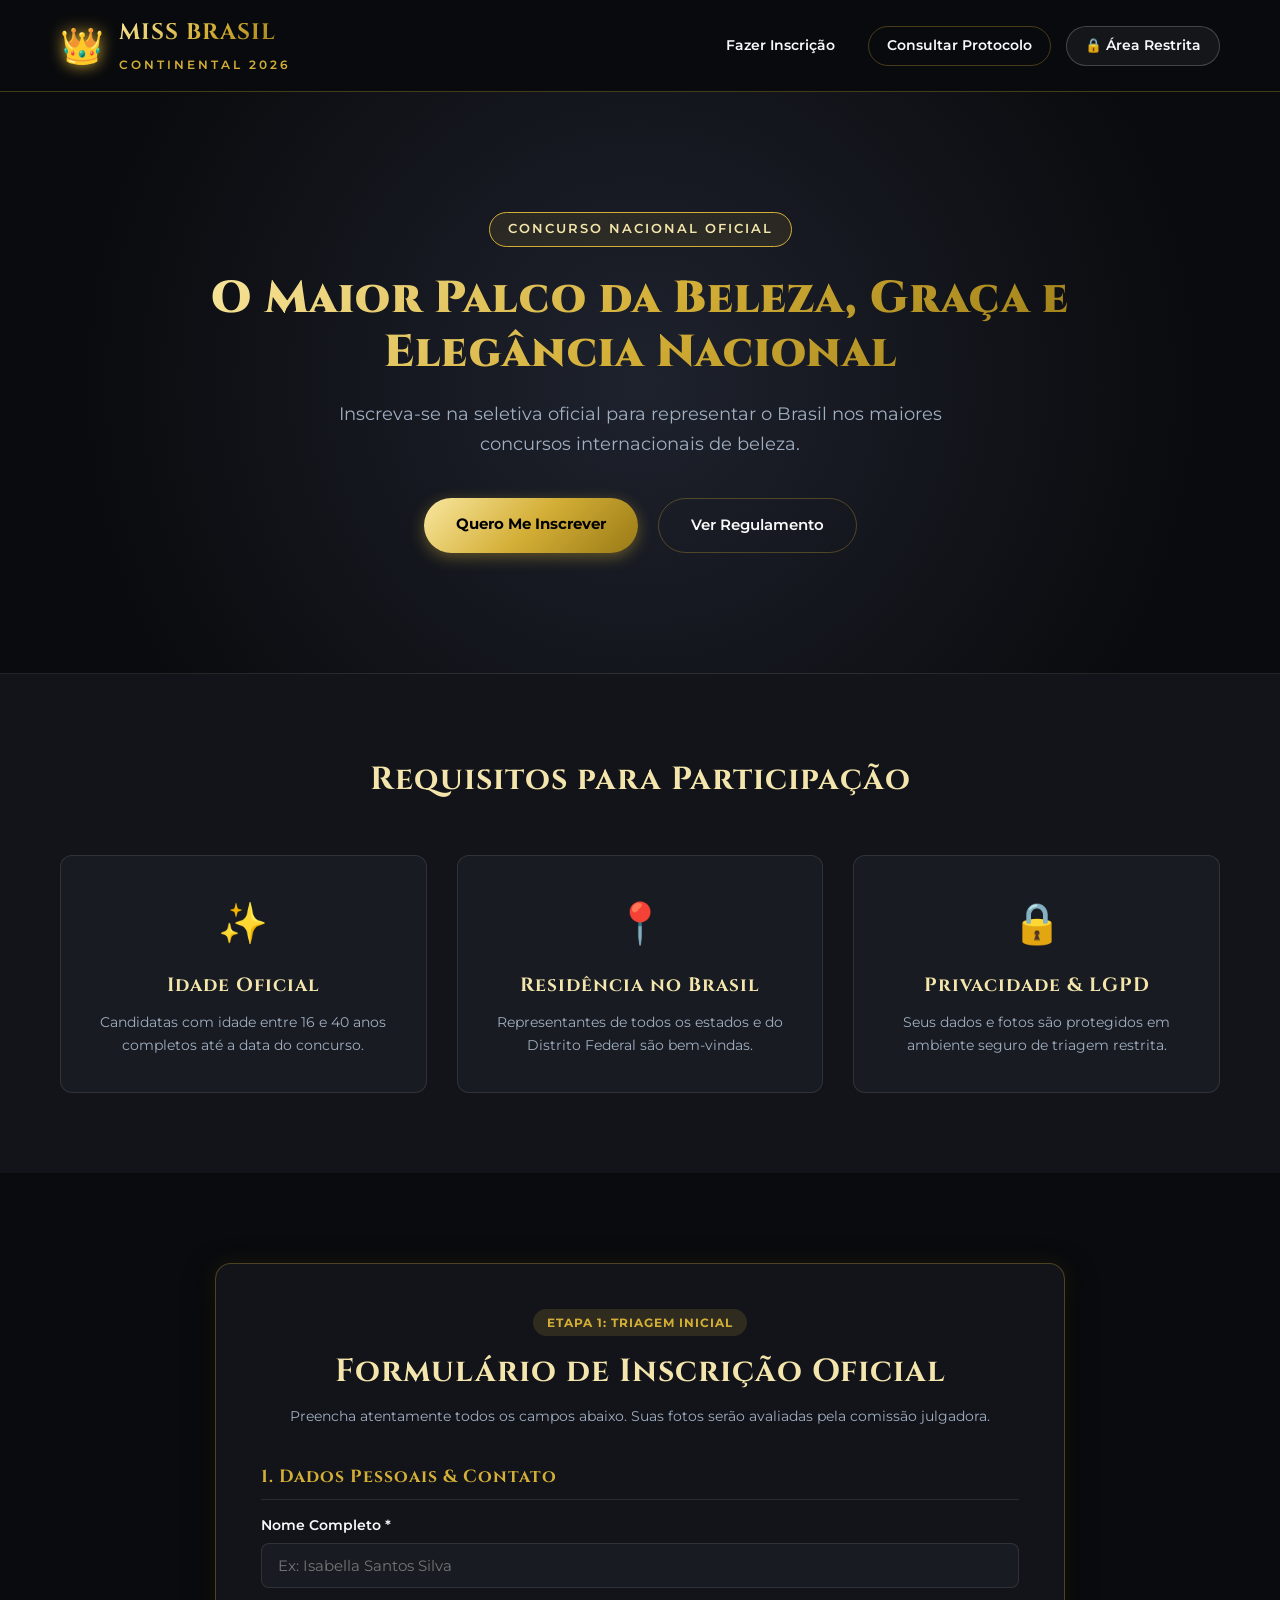
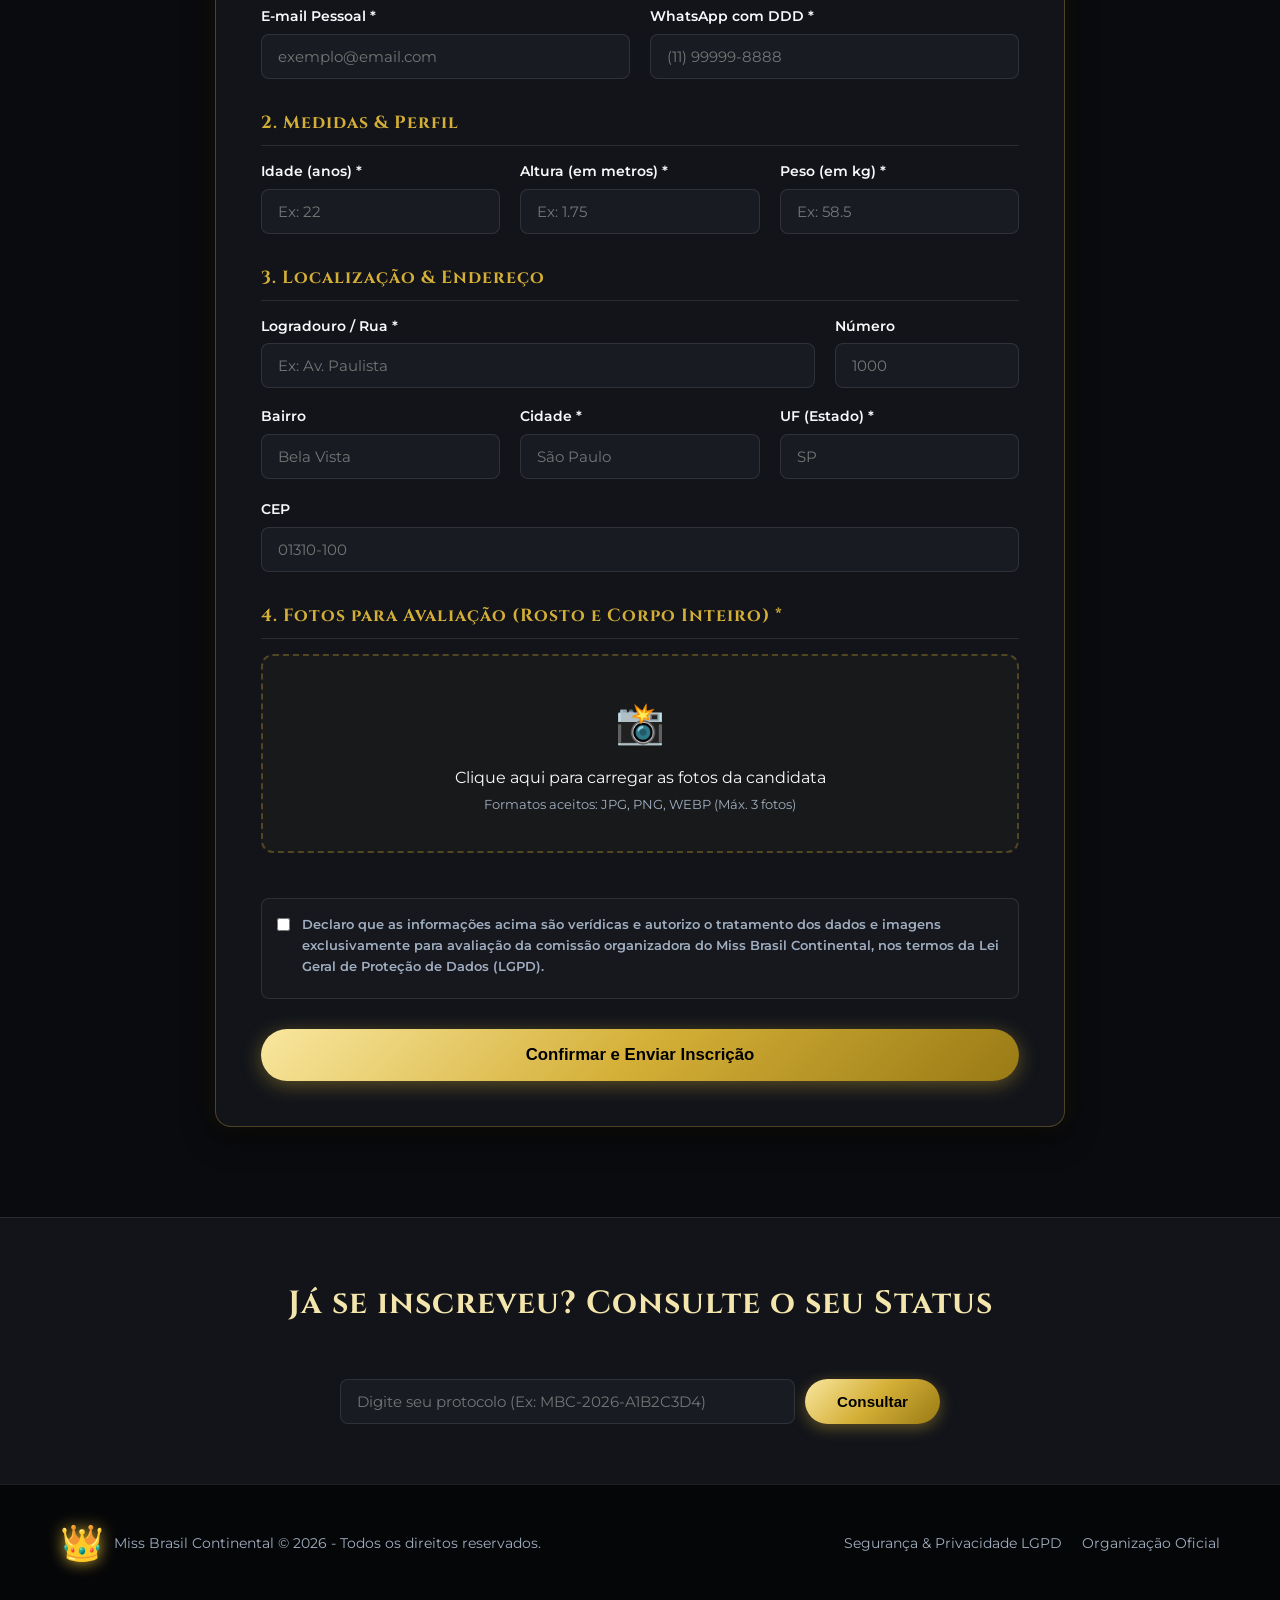
==== miss-brasil-continental/src/main/resources/static/index.html @ edaf9044 "feat: adiciona projeto Miss Brasil Continental com frontend, backend Java 21, Spring Security e pain" ====
<!DOCTYPE html>
<html lang="pt-BR">
<head>
    <meta charset="UTF-8">
    <meta name="viewport" content="width=device-width, initial-scale=1.0">
    <title>Miss Brasil Continental - Inscrições Oficiais</title>
    <link rel="preconnect" href="https://fonts.googleapis.com">
    <link rel="preconnect" href="https://fonts.gstatic.com" crossorigin>
    <link href="https://fonts.googleapis.com/css2?family=Cinzel:wght@500;700;900&family=Montserrat:wght@300;400;500;600;700&display=swap" rel="stylesheet">
    <link rel="stylesheet" href="css/style.css">
</head>
<body>
    <!-- Header de Luxo -->
    <header class="luxury-header">
        <div class="container header-content">
            <div class="brand">
                <span class="crown-icon">👑</span>
                <div>
                    <h1>MISS BRASIL</h1>
                    <span class="sub-brand">CONTINENTAL 2026</span>
                </div>
            </div>
            <nav>
                <a href="#inscricao" class="btn-nav">Fazer Inscrição</a>
                <a href="#consultar" class="btn-nav outline">Consultar Protocolo</a>
                <a href="admin.html" class="btn-nav admin-btn">🔒 Área Restrita</a>
            </nav>
        </div>
    </header>

    <!-- Hero Section -->
    <section class="hero-section">
        <div class="hero-overlay"></div>
        <div class="container hero-content">
            <span class="hero-badge">CONCURSO NACIONAL OFICIAL</span>
            <h2 class="hero-title">O Maior Palco da Beleza, Graça e Elegância Nacional</h2>
            <p class="hero-desc">Inscreva-se na seletiva oficial para representar o Brasil nos maiores concursos internacionais de beleza.</p>
            <div class="hero-cta">
                <a href="#inscricao" class="btn-primary">Quero Me Inscrever</a>
                <a href="#requisitos" class="btn-secondary">Ver Regulamento</a>
            </div>
        </div>
    </section>

    <!-- Destaques / Requisitos -->
    <section id="requisitos" class="requisitos-section">
        <div class="container">
            <h3 class="section-title">Requisitos para Participação</h3>
            <div class="grid-cards">
                <div class="card-feature">
                    <div class="card-icon">✨</div>
                    <h4>Idade Oficial</h4>
                    <p>Candidatas com idade entre 16 e 40 anos completos até a data do concurso.</p>
                </div>
                <div class="card-feature">
                    <div class="card-icon">📍</div>
                    <h4>Residência no Brasil</h4>
                    <p>Representantes de todos os estados e do Distrito Federal são bem-vindas.</p>
                </div>
                <div class="card-feature">
                    <div class="card-icon">🔒</div>
                    <h4>Privacidade & LGPD</h4>
                    <p>Seus dados e fotos são protegidos em ambiente seguro de triagem restrita.</p>
                </div>
            </div>
        </div>
    </section>

    <!-- Formulário de Inscrição Oficial -->
    <section id="inscricao" class="form-section">
        <div class="container form-container">
            <div class="form-header">
                <span class="badge-gold">ETAPA 1: TRIAGEM INICIAL</span>
                <h3>Formulário de Inscrição Oficial</h3>
                <p>Preencha atentamente todos os campos abaixo. Suas fotos serão avaliadas pela comissão julgadora.</p>
            </div>

            <form id="formInscricao" class="custom-form">
                <!-- Alertas de Sucesso / Erro -->
                <div id="formAlert" class="alert-box" style="display: none;"></div>

                <!-- Grupo 1: Dados Pessoais -->
                <div class="form-group-title">
                    <h4>1. Dados Pessoais & Contato</h4>
                </div>
                <div class="form-row">
                    <div class="form-col full">
                        <label for="nomeCompleto">Nome Completo *</label>
                        <input type="text" id="nomeCompleto" required placeholder="Ex: Isabella Santos Silva">
                    </div>
                </div>

                <div class="form-row">
                    <div class="form-col">
                        <label for="email">E-mail Pessoal *</label>
                        <input type="email" id="email" required placeholder="exemplo@email.com">
                    </div>
                    <div class="form-col">
                        <label for="whatsapp">WhatsApp com DDD *</label>
                        <input type="tel" id="whatsapp" required placeholder="(11) 99999-8888">
                    </div>
                </div>

                <!-- Grupo 2: Medidas Físicas -->
                <div class="form-group-title">
                    <h4>2. Medidas & Perfil</h4>
                </div>
                <div class="form-row">
                    <div class="form-col">
                        <label for="idade">Idade (anos) *</label>
                        <input type="number" id="idade" min="16" max="40" required placeholder="Ex: 22">
                    </div>
                    <div class="form-col">
                        <label for="alturaMetros">Altura (em metros) *</label>
                        <input type="number" id="alturaMetros" step="0.01" min="1.40" max="2.20" required placeholder="Ex: 1.75">
                    </div>
                    <div class="form-col">
                        <label for="pesoKg">Peso (em kg) *</label>
                        <input type="number" id="pesoKg" step="0.1" min="35.0" max="150.0" required placeholder="Ex: 58.5">
                    </div>
                </div>

                <!-- Grupo 3: Endereço -->
                <div class="form-group-title">
                    <h4>3. Localização & Endereço</h4>
                </div>
                <div class="form-row">
                    <div class="form-col wide">
                        <label for="logradouro">Logradouro / Rua *</label>
                        <input type="text" id="logradouro" required placeholder="Ex: Av. Paulista">
                    </div>
                    <div class="form-col narrow">
                        <label for="numero">Número</label>
                        <input type="text" id="numero" placeholder="1000">
                    </div>
                </div>

                <div class="form-row">
                    <div class="form-col">
                        <label for="bairro">Bairro</label>
                        <input type="text" id="bairro" placeholder="Bela Vista">
                    </div>
                    <div class="form-col">
                        <label for="cidade">Cidade *</label>
                        <input type="text" id="cidade" required placeholder="São Paulo">
                    </div>
                    <div class="form-col narrow">
                        <label for="estado">UF (Estado) *</label>
                        <input type="text" id="estado" maxlength="2" required placeholder="SP" style="text-transform: uppercase;">
                    </div>
                    <div class="form-col">
                        <label for="cep">CEP</label>
                        <input type="text" id="cep" placeholder="01310-100">
                    </div>
                </div>

                <!-- Grupo 4: Upload de Fotos -->
                <div class="form-group-title">
                    <h4>4. Fotos para Avaliação (Rosto e Corpo Inteiro) *</h4>
                </div>
                <div class="upload-container">
                    <input type="file" id="fotoInput" accept="image/*" multiple style="display: none;">
                    <div class="upload-dropzone" onclick="document.getElementById('fotoInput').click()">
                        <span class="upload-icon">📸</span>
                        <p>Clique aqui para carregar as fotos da candidata</p>
                        <span class="upload-hint">Formatos aceitos: JPG, PNG, WEBP (Máx. 3 fotos)</span>
                    </div>
                    <div id="previewContainer" class="preview-grid"></div>
                </div>

                <!-- Termo de Consentimento LGPD -->
                <div class="privacy-box">
                    <label class="checkbox-label">
                        <input type="checkbox" id="aceiteLgpd" required>
                        <span>Declaro que as informações acima são verídicas e autorizo o tratamento dos dados e imagens exclusivamente para avaliação da comissão organizadora do Miss Brasil Continental, nos termos da Lei Geral de Proteção de Dados (LGPD).</span>
                    </label>
                </div>

                <div class="form-submit">
                    <button type="submit" id="btnEnviar" class="btn-submit">
                        <span class="btn-text">Confirmar e Enviar Inscrição</span>
                    </button>
                </div>
            </form>
        </div>
    </section>

    <!-- Consulta de Protocolo -->
    <section id="consultar" class="protocol-section">
        <div class="container">
            <h3 class="section-title">Já se inscreveu? Consulte o seu Status</h3>
            <div class="protocol-box">
                <div class="protocol-input-group">
                    <input type="text" id="inputProtocolo" placeholder="Digite seu protocolo (Ex: MBC-2026-A1B2C3D4)">
                    <button id="btnConsultarProtocolo" class="btn-primary">Consultar</button>
                </div>
                <div id="resultadoProtocolo" class="resultado-box" style="display: none;"></div>
            </div>
        </div>
    </section>

    <!-- Modal de Confirmação de Sucesso -->
    <div id="modalSucesso" class="modal-overlay" style="display: none;">
        <div class="modal-card">
            <div class="modal-icon">🎉</div>
            <h3 class="modal-title">Inscrição Confirmada!</h3>
            <p class="modal-subtitle">Parabéns! Sua candidatura foi enviada com sucesso para a comissão julgadora.</p>
            <div class="protocol-badge-box">
                <span>SEU NÚMERO DE PROTOCOLO:</span>
                <strong id="modalProtocolo">MBC-2026-XXXXXXXX</strong>
            </div>
            <p class="modal-note">Guarde este número para acompanhar o status de aprovação. Em breve entraremos em contato via WhatsApp/E-mail.</p>
            <button onclick="document.getElementById('modalSucesso').style.display='none'" class="btn-primary">Concluir</button>
        </div>
    </div>

    <!-- Footer -->
    <footer class="luxury-footer">
        <div class="container footer-content">
            <div class="footer-brand">
                <span class="crown-icon">👑</span>
                <span>Miss Brasil Continental &copy; 2026 - Todos os direitos reservados.</span>
            </div>
            <div class="footer-links">
                <span>Segurança & Privacidade LGPD</span>
                <span>Organização Oficial</span>
            </div>
        </div>
    </footer>

    <script src="js/app.js"></script>
</body>
</html>
---- miss-brasil-continental/src/main/resources/static/css/style.css ----
:root {
    --bg-primary: #0a0b0e;
    --bg-secondary: #12141a;
    --bg-card: #181b22;
    --gold-primary: #d4af37;
    --gold-light: #f3e5ab;
    --gold-dark: #aa8c2c;
    --gold-gradient: linear-gradient(135deg, #f9e79f 0%, #d4af37 50%, #997a15 100%);
    --text-light: #f8f9fa;
    --text-muted: #a0aec0;
    --border-gold: rgba(212, 175, 55, 0.3);
    --border-subtle: rgba(255, 255, 255, 0.1);
    --success: #10b981;
    --warning: #f59e0b;
    --danger: #ef4444;
    --shadow-luxury: 0 10px 30px rgba(0, 0, 0, 0.6), 0 0 20px rgba(212, 175, 55, 0.1);
}

* {
    margin: 0;
    padding: 0;
    box-sizing: border-box;
}

body {
    font-family: 'Montserrat', sans-serif;
    background-color: var(--bg-primary);
    color: var(--text-light);
    line-height: 1.6;
    overflow-x: hidden;
}

h1, h2, h3, h4, .hero-title, .brand h1 {
    font-family: 'Cinzel', serif;
    letter-spacing: 1px;
}

.container {
    max-width: 1200px;
    margin: 0 auto;
    padding: 0 20px;
}

/* Header */
.luxury-header {
    background: rgba(10, 11, 14, 0.95);
    border-bottom: 1px solid var(--border-gold);
    position: sticky;
    top: 0;
    z-index: 1000;
    backdrop-filter: blur(10px);
}

.header-content {
    display: flex;
    justify-content: space-between;
    align-items: center;
    padding: 15px 20px;
}

.brand {
    display: flex;
    align-items: center;
    gap: 15px;
}

.crown-icon {
    font-size: 2.2rem;
    filter: drop-shadow(0 0 8px var(--gold-primary));
}

.brand h1 {
    font-size: 1.4rem;
    color: var(--gold-light);
    background: var(--gold-gradient);
    -webkit-background-clip: text;
    -webkit-text-fill-color: transparent;
    margin: 0;
}

.sub-brand {
    font-size: 0.75rem;
    letter-spacing: 3px;
    color: var(--gold-primary);
    font-weight: 600;
}

nav {
    display: flex;
    gap: 15px;
    align-items: center;
}

.btn-nav {
    text-decoration: none;
    color: var(--text-light);
    font-size: 0.85rem;
    font-weight: 600;
    padding: 8px 18px;
    border-radius: 20px;
    transition: all 0.3s;
}

.btn-nav.outline {
    border: 1px solid var(--border-gold);
}

.btn-nav.outline:hover {
    background: rgba(212, 175, 55, 0.15);
    border-color: var(--gold-primary);
}

.btn-nav.admin-btn {
    background: rgba(255, 255, 255, 0.05);
    border: 1px solid rgba(255, 255, 255, 0.2);
}

.btn-nav.admin-btn:hover {
    background: var(--gold-gradient);
    color: #000;
}

/* Hero */
.hero-section {
    position: relative;
    padding: 120px 0;
    text-align: center;
    background: radial-gradient(circle at center, #1e222d 0%, #0a0b0e 80%);
    border-bottom: 1px solid var(--border-subtle);
}

.hero-badge {
    display: inline-block;
    padding: 6px 18px;
    background: rgba(212, 175, 55, 0.1);
    border: 1px solid var(--gold-primary);
    border-radius: 30px;
    color: var(--gold-light);
    font-size: 0.8rem;
    letter-spacing: 2px;
    font-weight: 600;
    margin-bottom: 25px;
}

.hero-title {
    font-size: 2.8rem;
    font-weight: 900;
    max-width: 900px;
    margin: 0 auto 20px;
    background: var(--gold-gradient);
    -webkit-background-clip: text;
    -webkit-text-fill-color: transparent;
    line-height: 1.2;
}

.hero-desc {
    font-size: 1.15rem;
    color: var(--text-muted);
    max-width: 650px;
    margin: 0 auto 40px;
}

.hero-cta {
    display: flex;
    gap: 20px;
    justify-content: center;
}

.btn-primary {
    background: var(--gold-gradient);
    color: #000;
    text-decoration: none;
    padding: 14px 32px;
    border-radius: 30px;
    font-weight: 700;
    font-size: 0.95rem;
    box-shadow: 0 4px 15px rgba(212, 175, 55, 0.4);
    border: none;
    cursor: pointer;
    transition: transform 0.2s, box-shadow 0.2s;
}

.btn-primary:hover {
    transform: translateY(-2px);
    box-shadow: 0 6px 25px rgba(212, 175, 55, 0.6);
}

.btn-secondary {
    background: transparent;
    color: var(--text-light);
    text-decoration: none;
    padding: 14px 32px;
    border-radius: 30px;
    font-weight: 600;
    font-size: 0.95rem;
    border: 1px solid var(--border-gold);
    transition: all 0.3s;
}

.btn-secondary:hover {
    background: rgba(212, 175, 55, 0.15);
}

/* Requisitos */
.requisitos-section {
    padding: 80px 0;
    background: var(--bg-secondary);
}

.section-title {
    text-align: center;
    font-size: 2rem;
    color: var(--gold-light);
    margin-bottom: 50px;
}

.grid-cards {
    display: grid;
    grid-template-columns: repeat(auto-fit, minmax(300px, 1fr));
    gap: 30px;
}

.card-feature {
    background: var(--bg-card);
    border: 1px solid var(--border-subtle);
    padding: 35px 25px;
    border-radius: 12px;
    text-align: center;
    transition: transform 0.3s, border-color 0.3s;
}

.card-feature:hover {
    transform: translateY(-5px);
    border-color: var(--gold-primary);
}

.card-icon {
    font-size: 2.5rem;
    margin-bottom: 15px;
}

.card-feature h4 {
    font-size: 1.2rem;
    color: var(--gold-light);
    margin-bottom: 10px;
}

.card-feature p {
    color: var(--text-muted);
    font-size: 0.9rem;
}

/* Form Section */
.form-section {
    padding: 90px 0;
    background: var(--bg-primary);
}

.form-container {
    max-width: 850px;
    background: var(--bg-secondary);
    border: 1px solid var(--border-gold);
    border-radius: 16px;
    padding: 45px;
    box-shadow: var(--shadow-luxury);
}

.form-header {
    text-align: center;
    margin-bottom: 35px;
}

.badge-gold {
    display: inline-block;
    padding: 4px 14px;
    background: rgba(212, 175, 55, 0.15);
    border-radius: 20px;
    color: var(--gold-primary);
    font-size: 0.75rem;
    font-weight: 700;
    letter-spacing: 1px;
    margin-bottom: 10px;
}

.form-header h3 {
    font-size: 2rem;
    color: var(--gold-light);
    margin-bottom: 8px;
}

.form-header p {
    color: var(--text-muted);
    font-size: 0.9rem;
}

.form-group-title {
    margin: 30px 0 15px;
    border-bottom: 1px solid var(--border-subtle);
    padding-bottom: 8px;
}

.form-group-title h4 {
    font-size: 1.1rem;
    color: var(--gold-primary);
}

.form-row {
    display: flex;
    gap: 20px;
    margin-bottom: 18px;
    flex-wrap: wrap;
}

.form-col {
    flex: 1;
    min-width: 200px;
    display: flex;
    flex-direction: column;
}

.form-col.full {
    flex: 100%;
}

.form-col.wide {
    flex: 3;
}

.form-col.narrow {
    flex: 1;
    min-width: 100px;
}

label {
    font-size: 0.85rem;
    font-weight: 600;
    margin-bottom: 6px;
    color: var(--text-light);
}

input[type="text"],
input[type="email"],
input[type="tel"],
input[type="number"],
select,
textarea {
    width: 100%;
    padding: 12px 16px;
    background: var(--bg-card);
    border: 1px solid var(--border-subtle);
    border-radius: 8px;
    color: var(--text-light);
    font-family: inherit;
    font-size: 0.95rem;
    transition: border-color 0.3s, box-shadow 0.3s;
}

input:focus, select:focus, textarea:focus {
    outline: none;
    border-color: var(--gold-primary);
    box-shadow: 0 0 10px rgba(212, 175, 55, 0.2);
}

/* Upload */
.upload-container {
    margin-bottom: 25px;
}

.upload-dropzone {
    border: 2px dashed var(--border-gold);
    background: rgba(212, 175, 55, 0.03);
    border-radius: 12px;
    padding: 35px 20px;
    text-align: center;
    cursor: pointer;
    transition: all 0.3s;
}

.upload-dropzone:hover {
    background: rgba(212, 175, 55, 0.08);
    border-color: var(--gold-light);
}

.upload-icon {
    font-size: 2.5rem;
    margin-bottom: 10px;
    display: block;
}

.upload-hint {
    font-size: 0.8rem;
    color: var(--text-muted);
}

.preview-grid {
    display: grid;
    grid-template-columns: repeat(auto-fill, minmax(110px, 1fr));
    gap: 15px;
    margin-top: 20px;
}

.preview-item {
    position: relative;
    border-radius: 8px;
    overflow: hidden;
    height: 140px;
    border: 1px solid var(--border-gold);
}

.preview-item img {
    width: 100%;
    height: 100%;
    object-fit: cover;
}

.btn-remove-photo {
    position: absolute;
    top: 5px;
    right: 5px;
    background: rgba(0, 0, 0, 0.8);
    color: #fff;
    border: none;
    border-radius: 50%;
    width: 24px;
    height: 24px;
    font-size: 12px;
    cursor: pointer;
}

/* Privacy */
.privacy-box {
    background: rgba(255, 255, 255, 0.02);
    border: 1px solid var(--border-subtle);
    padding: 15px;
    border-radius: 8px;
    margin-bottom: 30px;
}

.checkbox-label {
    display: flex;
    gap: 12px;
    align-items: flex-start;
    font-size: 0.82rem;
    color: var(--text-muted);
    cursor: pointer;
}

.checkbox-label input {
    margin-top: 4px;
}

.btn-submit {
    width: 100%;
    padding: 16px;
    background: var(--gold-gradient);
    color: #000;
    font-size: 1.05rem;
    font-weight: 700;
    border: none;
    border-radius: 30px;
    cursor: pointer;
    box-shadow: 0 4px 20px rgba(212, 175, 55, 0.4);
    transition: all 0.3s;
}

.btn-submit:hover {
    transform: translateY(-2px);
    box-shadow: 0 6px 25px rgba(212, 175, 55, 0.7);
}

/* Protocol Section */
.protocol-section {
    padding: 60px 0;
    background: var(--bg-secondary);
    border-top: 1px solid var(--border-subtle);
}

.protocol-box {
    max-width: 600px;
    margin: 0 auto;
}

.protocol-input-group {
    display: flex;
    gap: 10px;
}

.resultado-box {
    margin-top: 20px;
    background: var(--bg-card);
    border: 1px solid var(--border-gold);
    padding: 20px;
    border-radius: 8px;
    text-align: center;
}

/* Modal */
.modal-overlay {
    position: fixed;
    top: 0;
    left: 0;
    width: 100%;
    height: 100%;
    background: rgba(0, 0, 0, 0.85);
    display: flex;
    align-items: center;
    justify-content: center;
    z-index: 2000;
    backdrop-filter: blur(5px);
}

.modal-card {
    background: var(--bg-secondary);
    border: 1px solid var(--border-gold);
    border-radius: 16px;
    padding: 40px;
    max-width: 500px;
    width: 90%;
    text-align: center;
    box-shadow: var(--shadow-luxury);
}

.modal-icon {
    font-size: 3.5rem;
    margin-bottom: 15px;
}

.protocol-badge-box {
    background: rgba(212, 175, 55, 0.1);
    border: 1px dashed var(--gold-primary);
    padding: 15px;
    border-radius: 8px;
    margin: 20px 0;
}

.protocol-badge-box span {
    display: block;
    font-size: 0.75rem;
    color: var(--text-muted);
    letter-spacing: 1px;
}

.protocol-badge-box strong {
    font-size: 1.4rem;
    color: var(--gold-light);
    font-family: 'Cinzel', serif;
}

.modal-note {
    font-size: 0.85rem;
    color: var(--text-muted);
    margin-bottom: 25px;
}

/* Alert Box */
.alert-box {
    padding: 14px;
    border-radius: 8px;
    margin-bottom: 20px;
    font-size: 0.9rem;
}

.alert-box.success {
    background: rgba(16, 185, 129, 0.15);
    border: 1px solid var(--success);
    color: #34d399;
}

.alert-box.error {
    background: rgba(239, 68, 68, 0.15);
    border: 1px solid var(--danger);
    color: #f87171;
}

/* Footer */
.luxury-footer {
    background: #050608;
    padding: 30px 0;
    border-top: 1px solid var(--border-subtle);
    font-size: 0.85rem;
    color: var(--text-muted);
}

.footer-content {
    display: flex;
    justify-content: space-between;
    align-items: center;
    flex-wrap: wrap;
    gap: 15px;
}

.footer-brand {
    display: flex;
    align-items: center;
    gap: 10px;
}

.footer-links {
    display: flex;
    gap: 20px;
}

@media (max-width: 768px) {
    .hero-title { font-size: 2rem; }
    .header-content { flex-direction: column; gap: 15px; }
    .form-container { padding: 25px; }
    .protocol-input-group { flex-direction: column; }
}
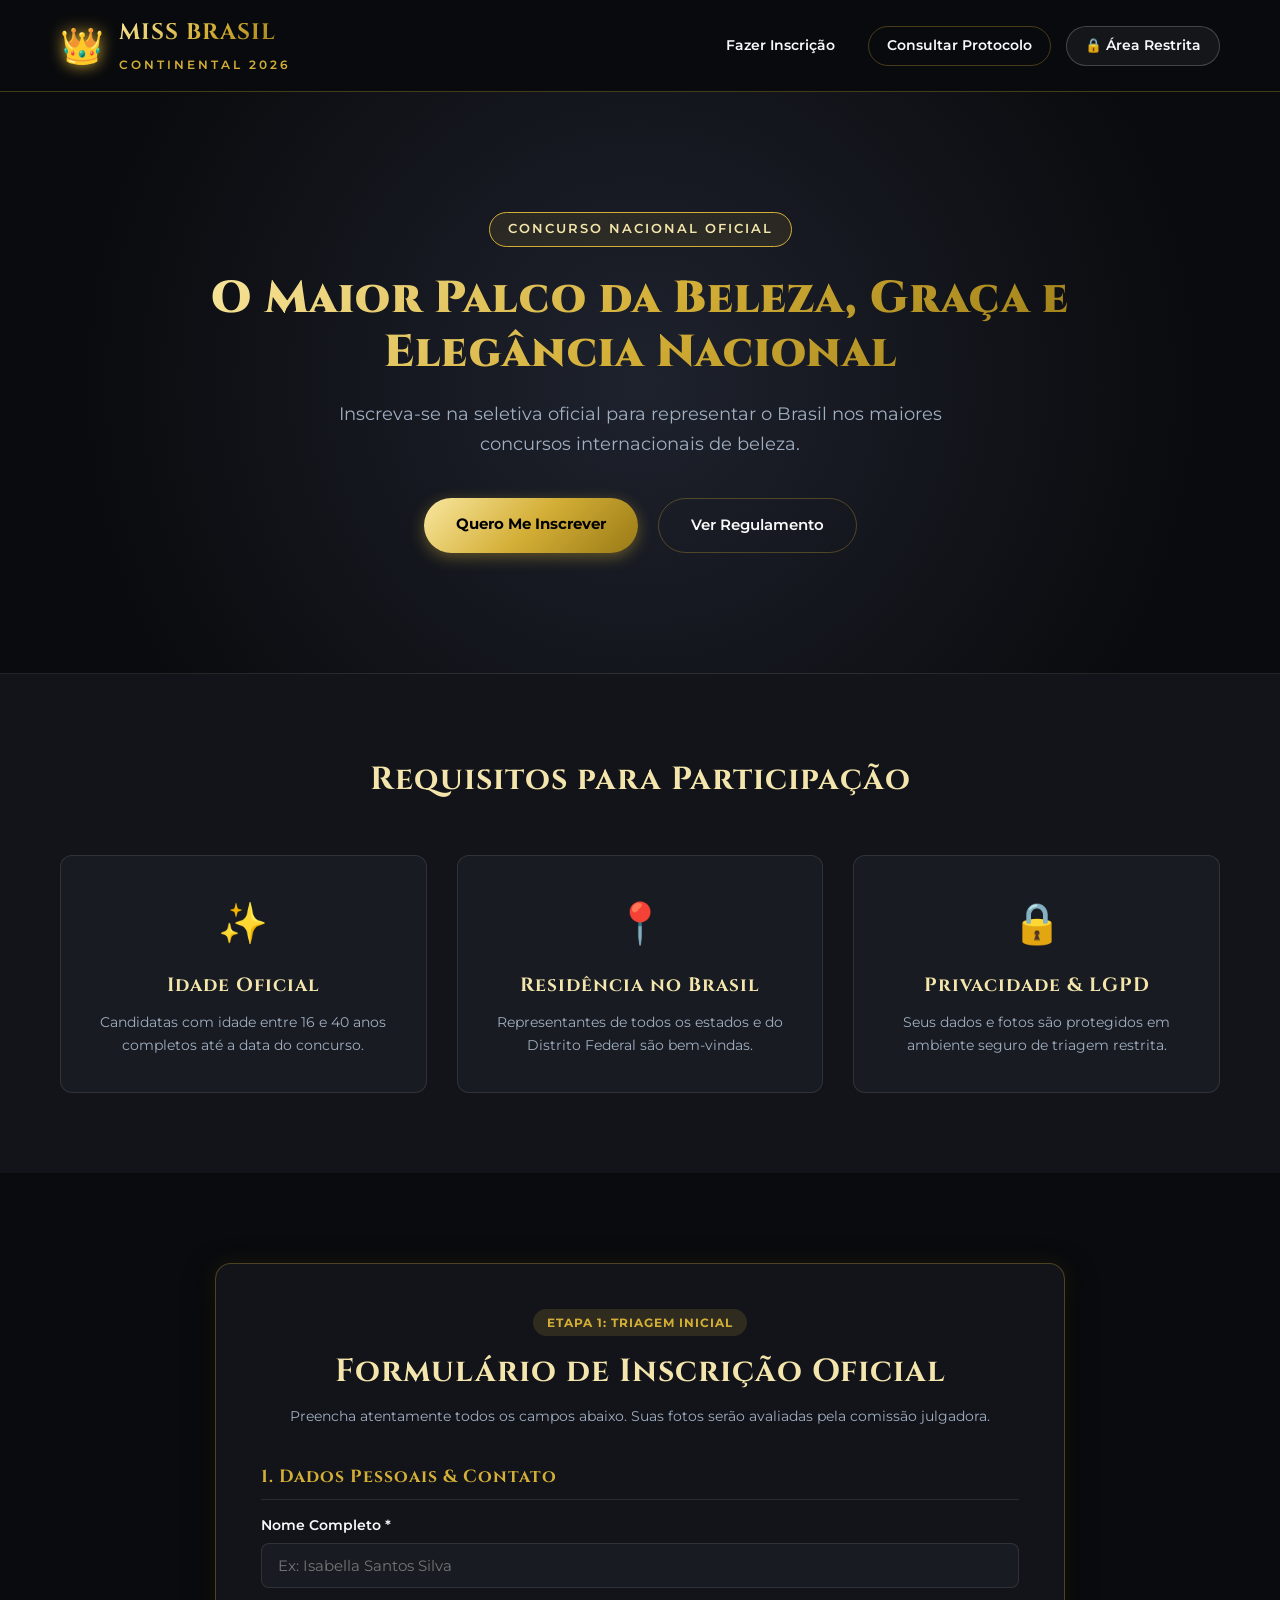
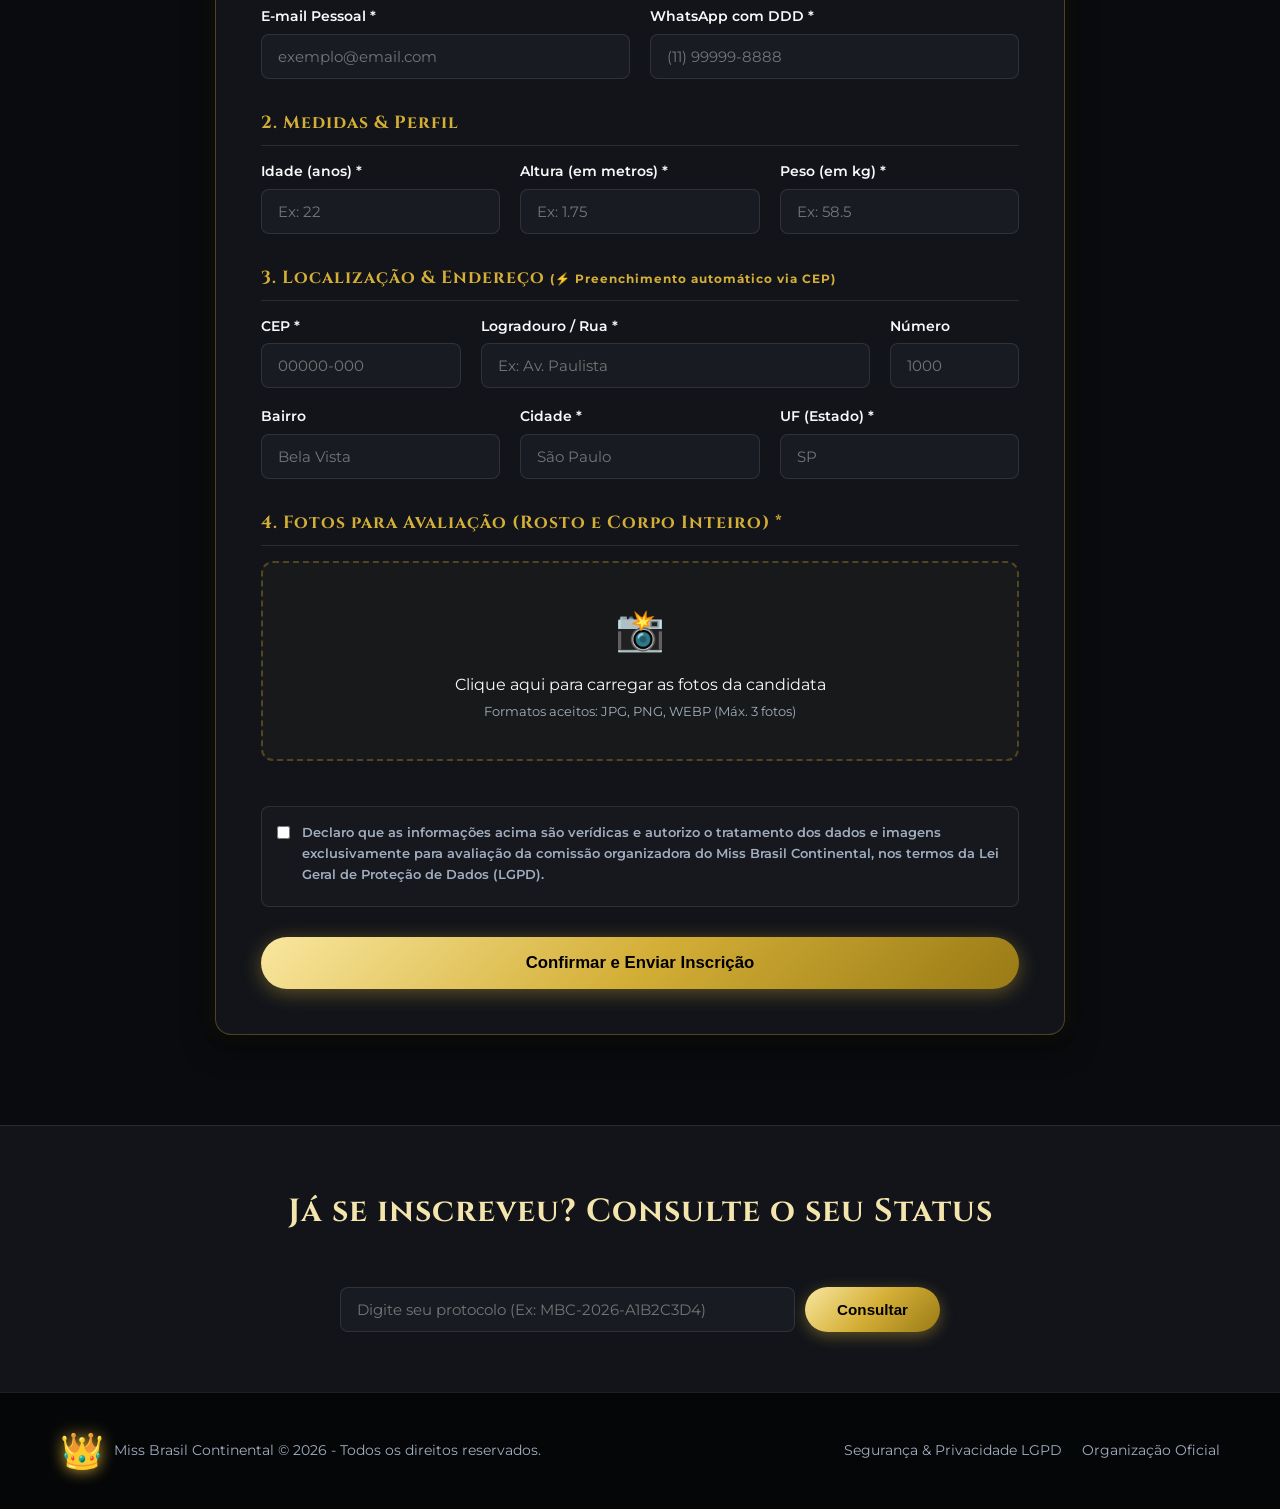
==== commit 262af975: "feat: adiciona gatekeeper de login no painel admin e integracao com API ViaCEP no formulario" ====
--- a/miss-brasil-continental/src/main/resources/static/index.html
+++ b/miss-brasil-continental/src/main/resources/static/index.html
@@ -122,9 +122,13 @@
 
                 <!-- Grupo 3: Endereço -->
                 <div class="form-group-title">
-                    <h4>3. Localização & Endereço</h4>
-                </div>
-                <div class="form-row">
+                    <h4>3. Localização & Endereço <small style="font-size: 0.75rem; color: var(--gold-primary); font-family: 'Montserrat', sans-serif;">(⚡ Preenchimento automático via CEP)</small></h4>
+                </div>
+                <div class="form-row">
+                    <div class="form-col">
+                        <label for="cep">CEP * <span id="cepStatus" style="font-size: 0.75rem; color: var(--gold-light);"></span></label>
+                        <input type="text" id="cep" required placeholder="00000-000" maxlength="9">
+                    </div>
                     <div class="form-col wide">
                         <label for="logradouro">Logradouro / Rua *</label>
                         <input type="text" id="logradouro" required placeholder="Ex: Av. Paulista">
@@ -147,10 +151,6 @@
                     <div class="form-col narrow">
                         <label for="estado">UF (Estado) *</label>
                         <input type="text" id="estado" maxlength="2" required placeholder="SP" style="text-transform: uppercase;">
-                    </div>
-                    <div class="form-col">
-                        <label for="cep">CEP</label>
-                        <input type="text" id="cep" placeholder="01310-100">
                     </div>
                 </div>
 
